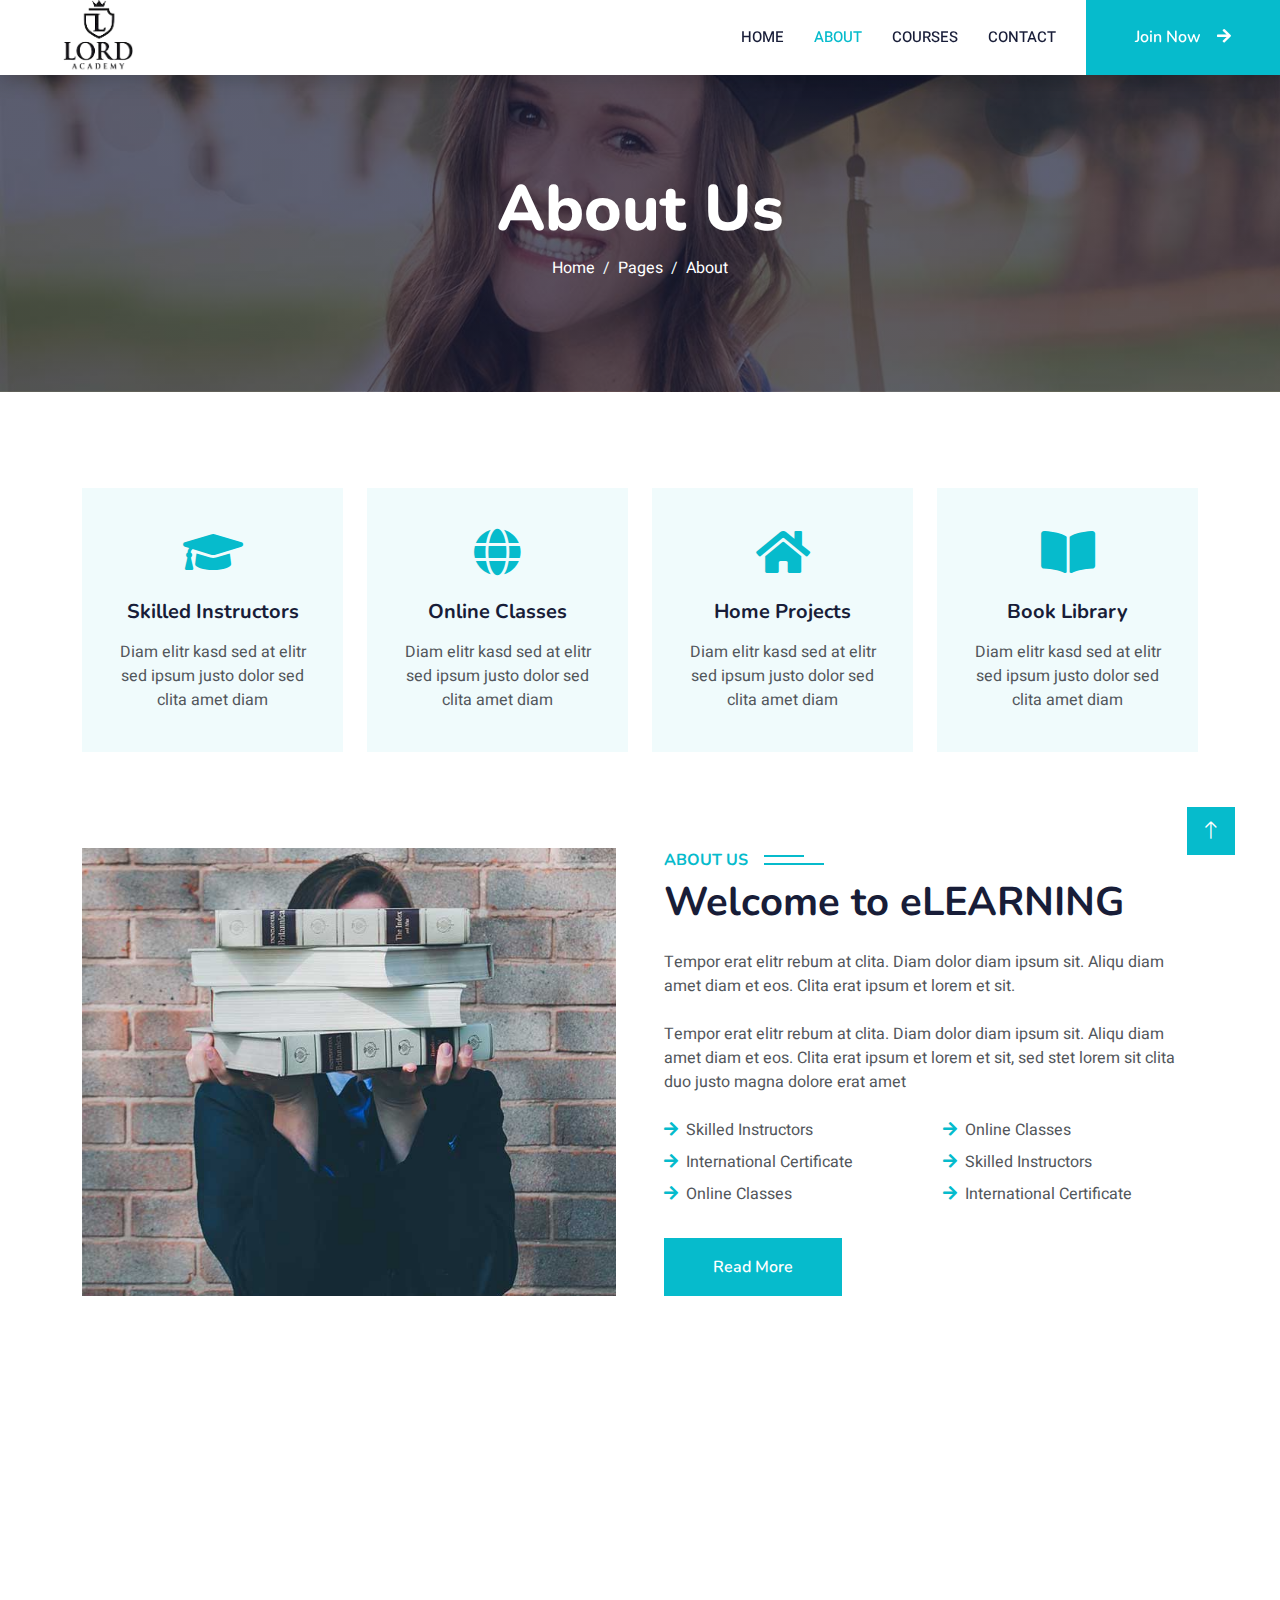
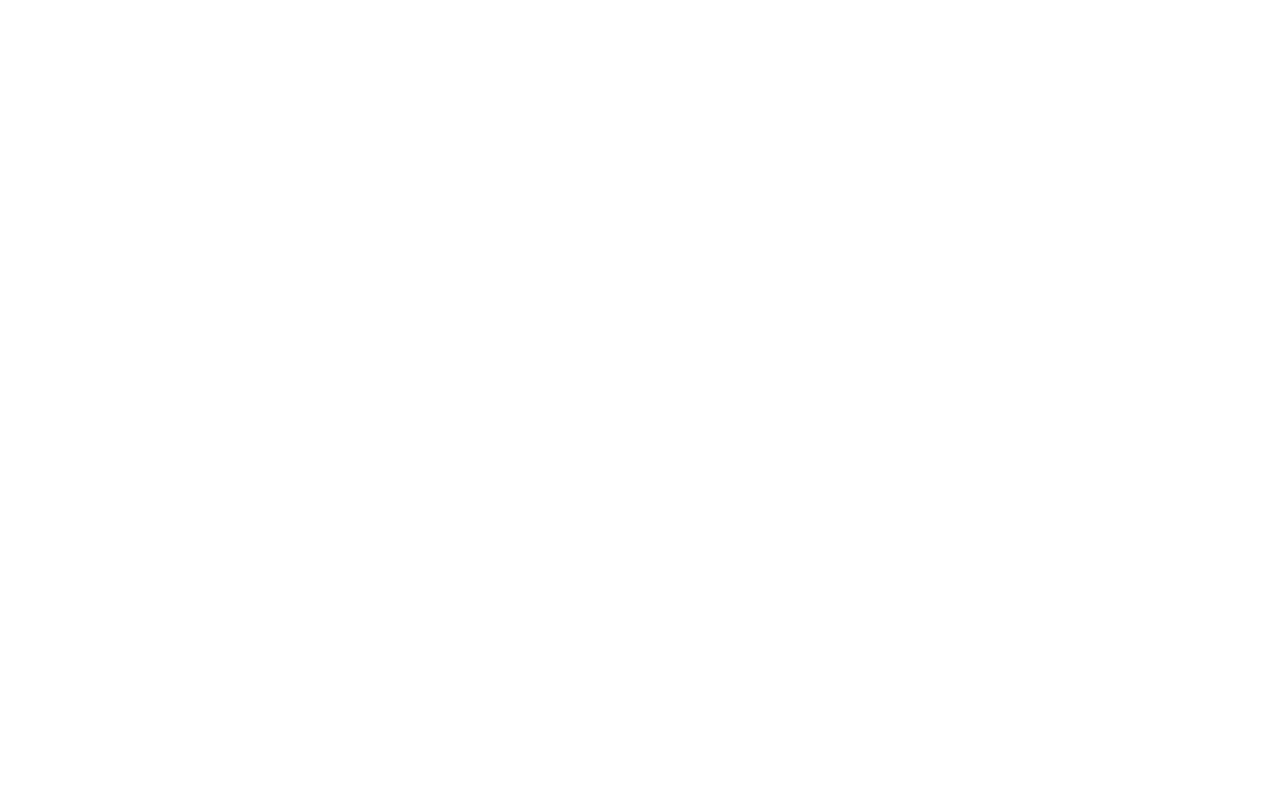
==== about.html @ 6bceb1dc "c" ====
<!DOCTYPE html>
<html lang="en">

<head>
    <meta charset="utf-8">
    <title>Lord academy</title>
    <meta content="width=device-width, initial-scale=1.0" name="viewport">
    <meta content="" name="keywords">
    <meta content="" name="description">

    <!-- Favicon -->
    <link href="img/favicon.ico" rel="icon">

    <!-- Google Web Fonts -->
    <link rel="preconnect" href="https://fonts.googleapis.com">
    <link rel="preconnect" href="https://fonts.gstatic.com" crossorigin>
    <link href="https://fonts.googleapis.com/css2?family=Heebo:wght@400;500;600&family=Nunito:wght@600;700;800&display=swap" rel="stylesheet">

    <!-- Icon Font Stylesheet -->
    <link href="https://cdnjs.cloudflare.com/ajax/libs/font-awesome/5.10.0/css/all.min.css" rel="stylesheet">
    <link href="https://cdn.jsdelivr.net/npm/bootstrap-icons@1.4.1/font/bootstrap-icons.css" rel="stylesheet">

    <!-- Libraries Stylesheet -->
    <link href="lib/animate/animate.min.css" rel="stylesheet">
    <link href="lib/owlcarousel/assets/owl.carousel.min.css" rel="stylesheet">

    <!-- Customized Bootstrap Stylesheet -->
    <link href="css/bootstrap.min.css" rel="stylesheet">

    <!-- Template Stylesheet -->
    <link href="css/style.css" rel="stylesheet">
</head>

<body>
    <!-- Spinner Start -->
    <div id="spinner" class="show bg-white position-fixed translate-middle w-100 vh-100 top-50 start-50 d-flex align-items-center justify-content-center">
        <div class="spinner-border text-primary" style="width: 3rem; height: 3rem;" role="status">
            <span class="sr-only">Loading...</span>
        </div>
    </div>
    <!-- Spinner End -->


    <!-- Navbar Start -->
    <nav class="navbar navbar-expand-lg bg-white navbar-light shadow sticky-top p-0">
        <a href="index.html" class="navbar-brand d-flex align-items-center px-4 px-lg-5">
            <img src="img/logo.png" alt="" class="logo">
        </a>
        <button type="button" class="navbar-toggler me-4" data-bs-toggle="collapse" data-bs-target="#navbarCollapse">
            <span class="navbar-toggler-icon"></span>
        </button>
        <div class="collapse navbar-collapse" id="navbarCollapse">
            <div class="navbar-nav ms-auto p-4 p-lg-0">
                <a href="index.html" class="nav-item nav-link">Home</a>
                <a href="about.html" class="nav-item nav-link active">About</a>
                <a href="courses.html" class="nav-item nav-link">Courses</a>
                <div class="nav-item dropdown">
                   
                    <div class="dropdown-menu fade-down m-0">
                        <a href="team.html" class="dropdown-item">Our Team</a>
                        <a href="testimonial.html" class="dropdown-item">Testimonial</a>
                        <a href="404.html" class="dropdown-item">404 Page</a>
                    </div>
                </div>
                <a href="contact.html" class="nav-item nav-link">Contact</a>
            </div>
            <a href="" class="btn btn-primary py-4 px-lg-5 d-none d-lg-block">Join Now<i class="fa fa-arrow-right ms-3"></i></a>
        </div>
    </nav>
    <!-- Navbar End -->


    <!-- Header Start -->
    <div class="container-fluid bg-primary py-5 mb-5 page-header">
        <div class="container py-5">
            <div class="row justify-content-center">
                <div class="col-lg-10 text-center">
                    <h1 class="display-3 text-white animated slideInDown">About Us</h1>
                    <nav aria-label="breadcrumb">
                        <ol class="breadcrumb justify-content-center">
                            <li class="breadcrumb-item"><a class="text-white" href="#">Home</a></li>
                            <li class="breadcrumb-item"><a class="text-white" href="#">Pages</a></li>
                            <li class="breadcrumb-item text-white active" aria-current="page">About</li>
                        </ol>
                    </nav>
                </div>
            </div>
        </div>
    </div>
    <!-- Header End -->


    <!-- Service Start -->
    <div class="container-xxl py-5">
        <div class="container">
            <div class="row g-4">
                <div class="col-lg-3 col-sm-6 wow fadeInUp" data-wow-delay="0.1s">
                    <div class="service-item text-center pt-3">
                        <div class="p-4">
                            <i class="fa fa-3x fa-graduation-cap text-primary mb-4"></i>
                            <h5 class="mb-3">Skilled Instructors</h5>
                            <p>Diam elitr kasd sed at elitr sed ipsum justo dolor sed clita amet diam</p>
                        </div>
                    </div>
                </div>
                <div class="col-lg-3 col-sm-6 wow fadeInUp" data-wow-delay="0.3s">
                    <div class="service-item text-center pt-3">
                        <div class="p-4">
                            <i class="fa fa-3x fa-globe text-primary mb-4"></i>
                            <h5 class="mb-3">Online Classes</h5>
                            <p>Diam elitr kasd sed at elitr sed ipsum justo dolor sed clita amet diam</p>
                        </div>
                    </div>
                </div>
                <div class="col-lg-3 col-sm-6 wow fadeInUp" data-wow-delay="0.5s">
                    <div class="service-item text-center pt-3">
                        <div class="p-4">
                            <i class="fa fa-3x fa-home text-primary mb-4"></i>
                            <h5 class="mb-3">Home Projects</h5>
                            <p>Diam elitr kasd sed at elitr sed ipsum justo dolor sed clita amet diam</p>
                        </div>
                    </div>
                </div>
                <div class="col-lg-3 col-sm-6 wow fadeInUp" data-wow-delay="0.7s">
                    <div class="service-item text-center pt-3">
                        <div class="p-4">
                            <i class="fa fa-3x fa-book-open text-primary mb-4"></i>
                            <h5 class="mb-3">Book Library</h5>
                            <p>Diam elitr kasd sed at elitr sed ipsum justo dolor sed clita amet diam</p>
                        </div>
                    </div>
                </div>
            </div>
        </div>
    </div>
    <!-- Service End -->


    <!-- About Start -->
    <div class="container-xxl py-5">
        <div class="container">
            <div class="row g-5">
                <div class="col-lg-6 wow fadeInUp" data-wow-delay="0.1s" style="min-height: 400px;">
                    <div class="position-relative h-100">
                        <img class="img-fluid position-absolute w-100 h-100" src="img/about.jpg" alt="" style="object-fit: cover;">
                    </div>
                </div>
                <div class="col-lg-6 wow fadeInUp" data-wow-delay="0.3s">
                    <h6 class="section-title bg-white text-start text-primary pe-3">About Us</h6>
                    <h1 class="mb-4">Welcome to eLEARNING</h1>
                    <p class="mb-4">Tempor erat elitr rebum at clita. Diam dolor diam ipsum sit. Aliqu diam amet diam et eos. Clita erat ipsum et lorem et sit.</p>
                    <p class="mb-4">Tempor erat elitr rebum at clita. Diam dolor diam ipsum sit. Aliqu diam amet diam et eos. Clita erat ipsum et lorem et sit, sed stet lorem sit clita duo justo magna dolore erat amet</p>
                    <div class="row gy-2 gx-4 mb-4">
                        <div class="col-sm-6">
                            <p class="mb-0"><i class="fa fa-arrow-right text-primary me-2"></i>Skilled Instructors</p>
                        </div>
                        <div class="col-sm-6">
                            <p class="mb-0"><i class="fa fa-arrow-right text-primary me-2"></i>Online Classes</p>
                        </div>
                        <div class="col-sm-6">
                            <p class="mb-0"><i class="fa fa-arrow-right text-primary me-2"></i>International Certificate</p>
                        </div>
                        <div class="col-sm-6">
                            <p class="mb-0"><i class="fa fa-arrow-right text-primary me-2"></i>Skilled Instructors</p>
                        </div>
                        <div class="col-sm-6">
                            <p class="mb-0"><i class="fa fa-arrow-right text-primary me-2"></i>Online Classes</p>
                        </div>
                        <div class="col-sm-6">
                            <p class="mb-0"><i class="fa fa-arrow-right text-primary me-2"></i>International Certificate</p>
                        </div>
                    </div>
                    <a class="btn btn-primary py-3 px-5 mt-2" href="">Read More</a>
                </div>
            </div>
        </div>
    </div>
    <!-- About End -->


    <!-- Team Start -->
    <div class="container-xxl py-5">
        <div class="container">
            <div class="text-center wow fadeInUp" data-wow-delay="0.1s">
                <h6 class="section-title bg-white text-center text-primary px-3">Instructors</h6>
                <h1 class="mb-5">Expert Instructors</h1>
            </div>
            <div class="row g-4">
                <div class="col-lg-3 col-md-6 wow fadeInUp" data-wow-delay="0.1s">
                    <div class="team-item bg-light">
                        <div class="overflow-hidden">
                            <img class="img-fluid" src="img/team-1.jpg" alt="">
                        </div>
                        <div class="position-relative d-flex justify-content-center" style="margin-top: -23px;">
                            <div class="bg-light d-flex justify-content-center pt-2 px-1">
                                <a class="btn btn-sm-square btn-primary mx-1" href=""><i class="fab fa-facebook-f"></i></a>
                                <a class="btn btn-sm-square btn-primary mx-1" href=""><i class="fab fa-twitter"></i></a>
                                <a class="btn btn-sm-square btn-primary mx-1" href=""><i class="fab fa-instagram"></i></a>
                            </div>
                        </div>
                        <div class="text-center p-4">
                            <h5 class="mb-0">Instructor Name</h5>
                            <small>Designation</small>
                        </div>
                    </div>
                </div>
                <div class="col-lg-3 col-md-6 wow fadeInUp" data-wow-delay="0.3s">
                    <div class="team-item bg-light">
                        <div class="overflow-hidden">
                            <img class="img-fluid" src="img/team-2.jpg" alt="">
                        </div>
                        <div class="position-relative d-flex justify-content-center" style="margin-top: -23px;">
                            <div class="bg-light d-flex justify-content-center pt-2 px-1">
                                <a class="btn btn-sm-square btn-primary mx-1" href=""><i class="fab fa-facebook-f"></i></a>
                                <a class="btn btn-sm-square btn-primary mx-1" href=""><i class="fab fa-twitter"></i></a>
                                <a class="btn btn-sm-square btn-primary mx-1" href=""><i class="fab fa-instagram"></i></a>
                            </div>
                        </div>
                        <div class="text-center p-4">
                            <h5 class="mb-0">Instructor Name</h5>
                            <small>Designation</small>
                        </div>
                    </div>
                </div>
                <div class="col-lg-3 col-md-6 wow fadeInUp" data-wow-delay="0.5s">
                    <div class="team-item bg-light">
                        <div class="overflow-hidden">
                            <img class="img-fluid" src="img/team-3.jpg" alt="">
                        </div>
                        <div class="position-relative d-flex justify-content-center" style="margin-top: -23px;">
                            <div class="bg-light d-flex justify-content-center pt-2 px-1">
                                <a class="btn btn-sm-square btn-primary mx-1" href=""><i class="fab fa-facebook-f"></i></a>
                                <a class="btn btn-sm-square btn-primary mx-1" href=""><i class="fab fa-twitter"></i></a>
                                <a class="btn btn-sm-square btn-primary mx-1" href=""><i class="fab fa-instagram"></i></a>
                            </div>
                        </div>
                        <div class="text-center p-4">
                            <h5 class="mb-0">Instructor Name</h5>
                            <small>Designation</small>
                        </div>
                    </div>
                </div>
                <div class="col-lg-3 col-md-6 wow fadeInUp" data-wow-delay="0.7s">
                    <div class="team-item bg-light">
                        <div class="overflow-hidden">
                            <img class="img-fluid" src="img/team-4.jpg" alt="">
                        </div>
                        <div class="position-relative d-flex justify-content-center" style="margin-top: -23px;">
                            <div class="bg-light d-flex justify-content-center pt-2 px-1">
                                <a class="btn btn-sm-square btn-primary mx-1" href=""><i class="fab fa-facebook-f"></i></a>
                                <a class="btn btn-sm-square btn-primary mx-1" href=""><i class="fab fa-twitter"></i></a>
                                <a class="btn btn-sm-square btn-primary mx-1" href=""><i class="fab fa-instagram"></i></a>
                            </div>
                        </div>
                        <div class="text-center p-4">
                            <h5 class="mb-0">Instructor Name</h5>
                            <small>Designation</small>
                        </div>
                    </div>
                </div>
            </div>
        </div>
    </div>
    <!-- Team End -->
        

    <!-- Footer Start -->
    <div class="container-fluid bg-dark text-light footer pt-5 mt-5 wow fadeIn" data-wow-delay="0.1s">
        <div class="container py-5">
            <div class="row g-5">
                <div class="col-lg-3 col-md-6">
                    <h4 class="text-white mb-3">Quick Link</h4>
                    <a class="btn btn-link" href="">About Us</a>
                    <a class="btn btn-link" href="">Contact Us</a>
                    <a class="btn btn-link" href="">Privacy Policy</a>
                    <a class="btn btn-link" href="">Terms & Condition</a>
                    <a class="btn btn-link" href="">FAQs & Help</a>
                </div>
                <div class="col-lg-3 col-md-6">
                    <h4 class="text-white mb-3">Contact</h4>
                    <p class="mb-2"><i class="fa fa-map-marker-alt me-3"></i>123 Street, New York, USA</p>
                    <p class="mb-2"><i class="fa fa-phone-alt me-3"></i>+012 345 67890</p>
                    <p class="mb-2"><i class="fa fa-envelope me-3"></i>info@example.com</p>
                    <div class="d-flex pt-2">
                        <a class="btn btn-outline-light btn-social" href=""><i class="fab fa-twitter"></i></a>
                        <a class="btn btn-outline-light btn-social" href=""><i class="fab fa-facebook-f"></i></a>
                        <a class="btn btn-outline-light btn-social" href=""><i class="fab fa-youtube"></i></a>
                        <a class="btn btn-outline-light btn-social" href=""><i class="fab fa-linkedin-in"></i></a>
                    </div>
                </div>
                <div class="col-lg-3 col-md-6">
                    <h4 class="text-white mb-3">Gallery</h4>
                    <div class="row g-2 pt-2">
                        <div class="col-4">
                            <img class="img-fluid bg-light p-1" src="img/course-1.jpg" alt="">
                        </div>
                        <div class="col-4">
                            <img class="img-fluid bg-light p-1" src="img/course-2.jpg" alt="">
                        </div>
                        <div class="col-4">
                            <img class="img-fluid bg-light p-1" src="img/course-3.jpg" alt="">
                        </div>
                        <div class="col-4">
                            <img class="img-fluid bg-light p-1" src="img/course-2.jpg" alt="">
                        </div>
                        <div class="col-4">
                            <img class="img-fluid bg-light p-1" src="img/course-3.jpg" alt="">
                        </div>
                        <div class="col-4">
                            <img class="img-fluid bg-light p-1" src="img/course-1.jpg" alt="">
                        </div>
                    </div>
                </div>
                <div class="col-lg-3 col-md-6">
                    <h4 class="text-white mb-3">Newsletter</h4>
                    <p>Dolor amet sit justo amet elitr clita ipsum elitr est.</p>
                    <div class="position-relative mx-auto" style="max-width: 400px;">
                        <input class="form-control border-0 w-100 py-3 ps-4 pe-5" type="text" placeholder="Your email">
                        <button type="button" class="btn btn-primary py-2 position-absolute top-0 end-0 mt-2 me-2">SignUp</button>
                    </div>
                </div>
            </div>
        </div>
        <div class="container">
            <div class="copyright">
                <div class="row">
                    <div class="col-md-6 text-center text-md-start mb-3 mb-md-0">
                        &copy; <a class="border-bottom" href="#">Your Site Name</a>, All Right Reserved.

                        <!--/*** This template is free as long as you keep the footer author’s credit link/attribution link/backlink. If you'd like to use the template without the footer author’s credit link/attribution link/backlink, you can purchase the Credit Removal License from "https://htmlcodex.com/credit-removal". Thank you for your support. ***/-->
                        Designed By <a class="border-bottom" href="https://htmlcodex.com">HTML Codex</a>
                    </div>
                    <div class="col-md-6 text-center text-md-end">
                        <div class="footer-menu">
                            <a href="">Home</a>
                            <a href="">Cookies</a>
                            <a href="">Help</a>
                            <a href="">FQAs</a>
                        </div>
                    </div>
                </div>
            </div>
        </div>
    </div>
    <!-- Footer End -->


    <!-- Back to Top -->
    <a href="#" class="btn btn-lg btn-primary btn-lg-square back-to-top"><i class="bi bi-arrow-up"></i></a>


    <!-- JavaScript Libraries -->
    <script src="https://code.jquery.com/jquery-3.4.1.min.js"></script>
    <script src="https://cdn.jsdelivr.net/npm/bootstrap@5.0.0/dist/js/bootstrap.bundle.min.js"></script>
    <script src="lib/wow/wow.min.js"></script>
    <script src="lib/easing/easing.min.js"></script>
    <script src="lib/waypoints/waypoints.min.js"></script>
    <script src="lib/owlcarousel/owl.carousel.min.js"></script>

    <!-- Template Javascript -->
    <script src="js/main.js"></script>
</body>

</html>
---- css/style.css ----
/********** Template CSS **********/
:root {
    --primary: #06BBCC;
    --light: #F0FBFC;
    --dark: #181d38;
}

.fw-medium {
    font-weight: 600 !important;
}

.fw-semi-bold {
    font-weight: 700 !important;
}

.back-to-top {
    position: fixed;
    display: none;
    right: 45px;
    bottom: 45px;
    z-index: 99;
}
.logo{
    height: 100px;
    width: 100px;
}

/*** Spinner ***/
#spinner {
    opacity: 0;
    visibility: hidden;
    transition: opacity .5s ease-out, visibility 0s linear .5s;
    z-index: 99999;
}

#spinner.show {
    transition: opacity .5s ease-out, visibility 0s linear 0s;
    visibility: visible;
    opacity: 1;
}


/*** Button ***/
.btn {
    font-family: 'Nunito', sans-serif;
    font-weight: 600;
    transition: .5s;
}

.btn.btn-primary,
.btn.btn-secondary {
    color: #FFFFFF;
}

.btn-square {
    width: 38px;
    height: 38px;
}

.btn-sm-square {
    width: 32px;
    height: 32px;
}

.btn-lg-square {
    width: 48px;
    height: 48px;
}

.btn-square,
.btn-sm-square,
.btn-lg-square {
    padding: 0;
    display: flex;
    align-items: center;
    justify-content: center;
    font-weight: normal;
    border-radius: 0px;
}


/*** Navbar ***/
.navbar .dropdown-toggle::after {
    border: none;
    content: "\f107";
    font-family: "Font Awesome 5 Free";
    font-weight: 900;
    vertical-align: middle;
    margin-left: 8px;
}

.navbar-light .navbar-nav .nav-link {
    margin-right: 30px;
    padding: 25px 0;
    color: #FFFFFF;
    font-size: 15px;
    text-transform: uppercase;
    outline: none;
}

.navbar-light .navbar-nav .nav-link:hover,
.navbar-light .navbar-nav .nav-link.active {
    color: var(--primary);
}

@media (max-width: 991.98px) {
    .navbar-light .navbar-nav .nav-link  {
        margin-right: 0;
        padding: 10px 0;
    }

    .navbar-light .navbar-nav {
        border-top: 1px solid #EEEEEE;
    }
}

.navbar-light .navbar-brand,
.navbar-light a.btn {
    height: 75px;
}

.navbar-light .navbar-nav .nav-link {
    color: var(--dark);
    font-weight: 500;
}

.navbar-light.sticky-top {
    top: -100px;
    transition: .5s;
}

@media (min-width: 992px) {
    .navbar .nav-item .dropdown-menu {
        display: block;
        margin-top: 0;
        opacity: 0;
        visibility: hidden;
        transition: .5s;
    }

    .navbar .dropdown-menu.fade-down {
        top: 100%;
        transform: rotateX(-75deg);
        transform-origin: 0% 0%;
    }

    .navbar .nav-item:hover .dropdown-menu {
        top: 100%;
        transform: rotateX(0deg);
        visibility: visible;
        transition: .5s;
        opacity: 1;
    }
}


/*** Header carousel ***/
@media (max-width: 768px) {
    .header-carousel .owl-carousel-item {
        position: relative;
        min-height: 500px;
    }
    
    .header-carousel .owl-carousel-item img {
        position: absolute;
        width: 100%;
        height: 100%;
        object-fit: cover;
    }
}

.header-carousel .owl-nav {
    position: absolute;
    top: 50%;
    right: 8%;
    transform: translateY(-50%);
    display: flex;
    flex-direction: column;
}

.header-carousel .owl-nav .owl-prev,
.header-carousel .owl-nav .owl-next {
    margin: 7px 0;
    width: 45px;
    height: 45px;
    display: flex;
    align-items: center;
    justify-content: center;
    color: #FFFFFF;
    background: transparent;
    border: 1px solid #FFFFFF;
    font-size: 22px;
    transition: .5s;
}

.header-carousel .owl-nav .owl-prev:hover,
.header-carousel .owl-nav .owl-next:hover {
    background: var(--primary);
    border-color: var(--primary);
}

.page-header {
    background: linear-gradient(rgba(24, 29, 56, .7), rgba(24, 29, 56, .7)), url(../img/carousel-1.jpg);
    background-position: center center;
    background-repeat: no-repeat;
    background-size: cover;
}

.page-header-inner {
    background: rgba(15, 23, 43, .7);
}

.breadcrumb-item + .breadcrumb-item::before {
    color: var(--light);
}


/*** Section Title ***/
.section-title {
    position: relative;
    display: inline-block;
    text-transform: uppercase;
}

.section-title::before {
    position: absolute;
    content: "";
    width: calc(100% + 80px);
    height: 2px;
    top: 4px;
    left: -40px;
    background: var(--primary);
    z-index: -1;
}

.section-title::after {
    position: absolute;
    content: "";
    width: calc(100% + 120px);
    height: 2px;
    bottom: 5px;
    left: -60px;
    background: var(--primary);
    z-index: -1;
}

.section-title.text-start::before {
    width: calc(100% + 40px);
    left: 0;
}

.section-title.text-start::after {
    width: calc(100% + 60px);
    left: 0;
}


/*** Service ***/
.service-item {
    background: var(--light);
    transition: .5s;
}

.service-item:hover {
    margin-top: -10px;
    background: var(--primary);
}

.service-item * {
    transition: .5s;
}

.service-item:hover * {
    color: var(--light) !important;
}


/*** Categories & Courses ***/
.category img,
.course-item img {
    transition: .5s;
}

.category a:hover img,
.course-item:hover img {
    transform: scale(1.1);
}


/*** Team ***/
.team-item img {
    transition: .5s;
}

.team-item:hover img {
    transform: scale(1.1);
}


/*** Testimonial ***/
.testimonial-carousel::before {
    position: absolute;
    content: "";
    top: 0;
    left: 0;
    height: 100%;
    width: 0;
    background: linear-gradient(to right, rgba(255, 255, 255, 1) 0%, rgba(255, 255, 255, 0) 100%);
    z-index: 1;
}

.testimonial-carousel::after {
    position: absolute;
    content: "";
    top: 0;
    right: 0;
    height: 100%;
    width: 0;
    background: linear-gradient(to left, rgba(255, 255, 255, 1) 0%, rgba(255, 255, 255, 0) 100%);
    z-index: 1;
}

@media (min-width: 768px) {
    .testimonial-carousel::before,
    .testimonial-carousel::after {
        width: 200px;
    }
}

@media (min-width: 992px) {
    .testimonial-carousel::before,
    .testimonial-carousel::after {
        width: 300px;
    }
}

.testimonial-carousel .owl-item .testimonial-text,
.testimonial-carousel .owl-item.center .testimonial-text * {
    transition: .5s;
}

.testimonial-carousel .owl-item.center .testimonial-text {
    background: var(--primary) !important;
}

.testimonial-carousel .owl-item.center .testimonial-text * {
    color: #FFFFFF !important;
}

.testimonial-carousel .owl-dots {
    margin-top: 24px;
    display: flex;
    align-items: flex-end;
    justify-content: center;
}

.testimonial-carousel .owl-dot {
    position: relative;
    display: inline-block;
    margin: 0 5px;
    width: 15px;
    height: 15px;
    border: 1px solid #CCCCCC;
    transition: .5s;
}

.testimonial-carousel .owl-dot.active {
    background: var(--primary);
    border-color: var(--primary);
}


/*** Footer ***/
.footer .btn.btn-social {
    margin-right: 5px;
    width: 35px;
    height: 35px;
    display: flex;
    align-items: center;
    justify-content: center;
    color: var(--light);
    font-weight: normal;
    border: 1px solid #FFFFFF;
    border-radius: 35px;
    transition: .3s;
}

.footer .btn.btn-social:hover {
    color: var(--primary);
}

.footer .btn.btn-link {
    display: block;
    margin-bottom: 5px;
    padding: 0;
    text-align: left;
    color: #FFFFFF;
    font-size: 15px;
    font-weight: normal;
    text-transform: capitalize;
    transition: .3s;
}

.footer .btn.btn-link::before {
    position: relative;
    content: "\f105";
    font-family: "Font Awesome 5 Free";
    font-weight: 900;
    margin-right: 10px;
}

.footer .btn.btn-link:hover {
    letter-spacing: 1px;
    box-shadow: none;
}

.footer .copyright {
    padding: 25px 0;
    font-size: 15px;
    border-top: 1px solid rgba(256, 256, 256, .1);
}

.footer .copyright a {
    color: var(--light);
}

.footer .footer-menu a {
    margin-right: 15px;
    padding-right: 15px;
    border-right: 1px solid rgba(255, 255, 255, .1);
}

.footer .footer-menu a:last-child {
    margin-right: 0;
    padding-right: 0;
    border-right: none;
}
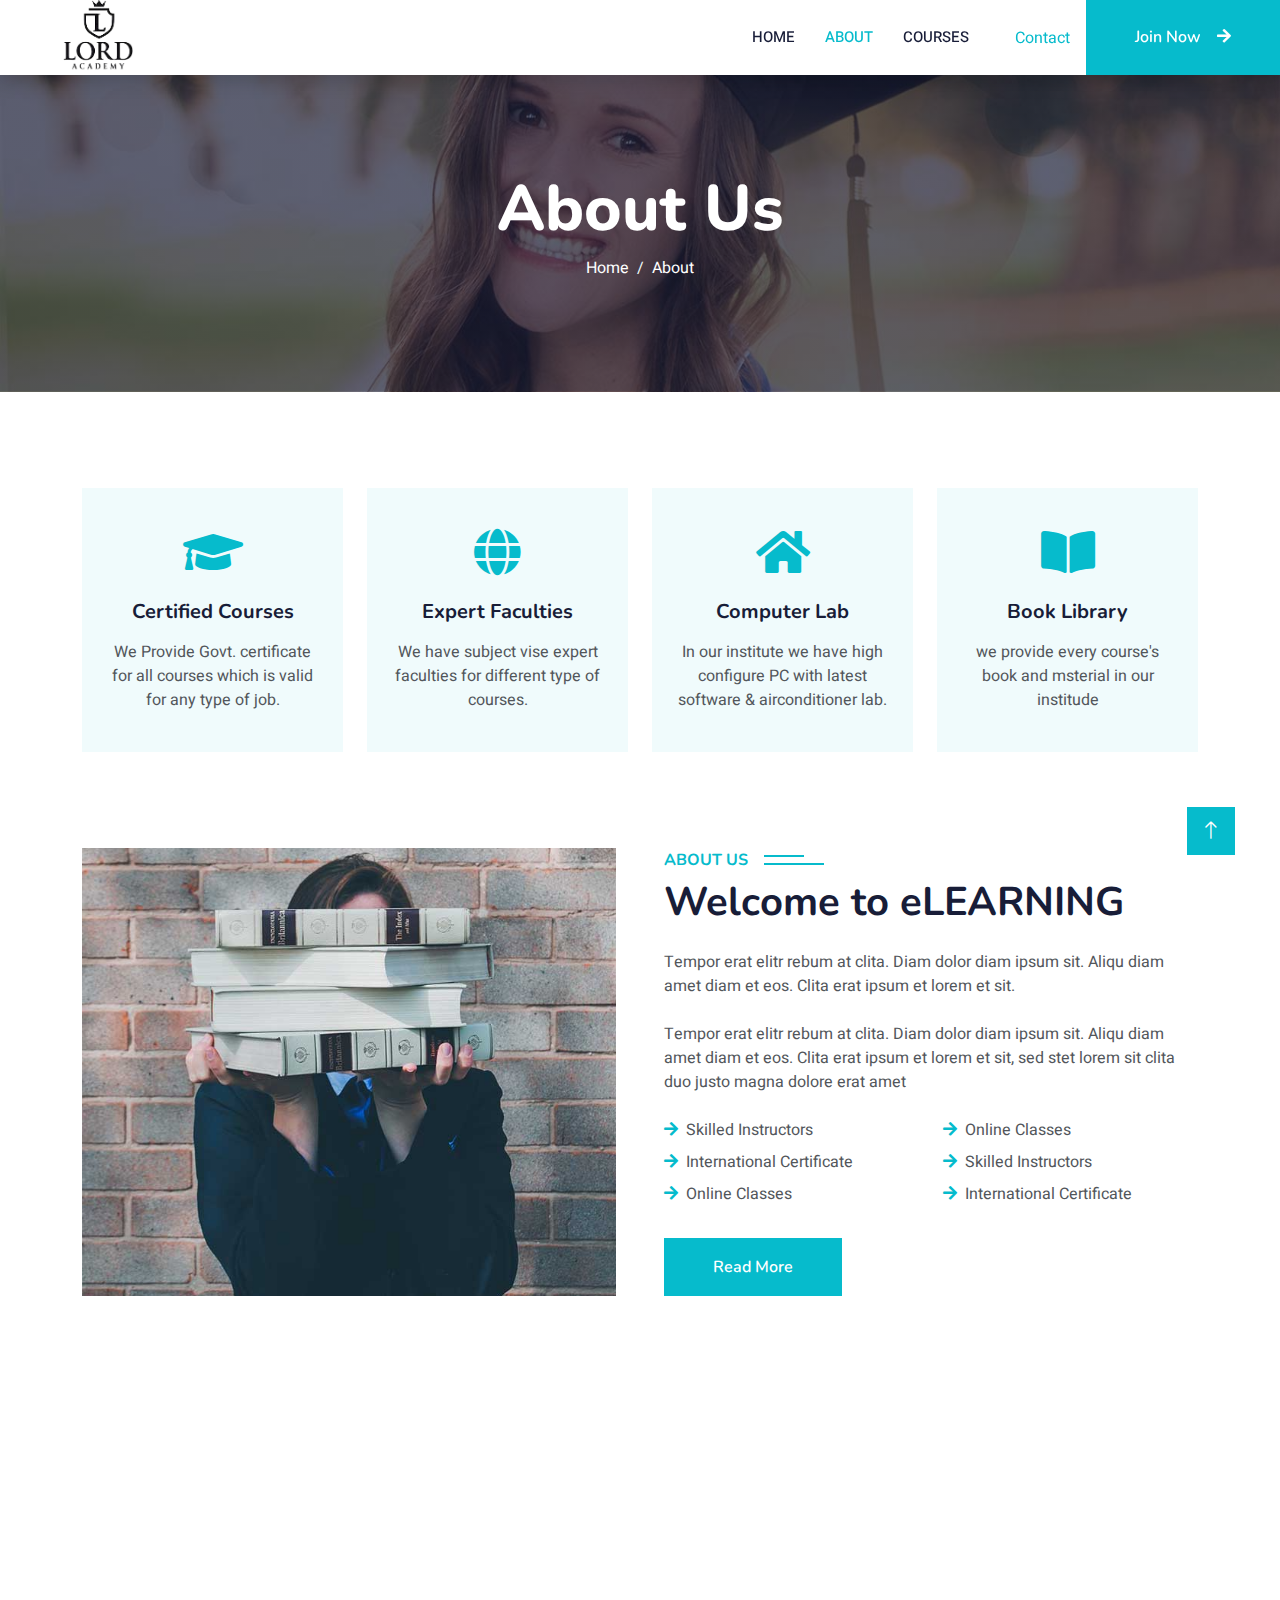
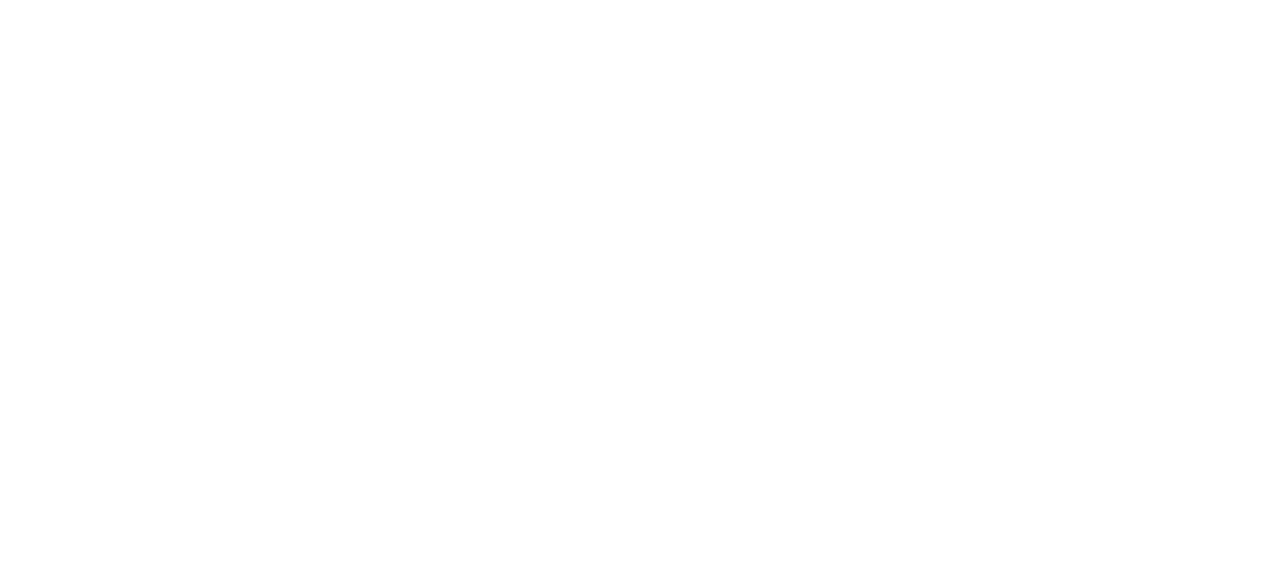
==== commit 5c9bf714: "c" ====
--- a/about.html
+++ b/about.html
@@ -54,12 +54,10 @@
                 <a href="index.html" class="nav-item nav-link">Home</a>
                 <a href="about.html" class="nav-item nav-link active">About</a>
                 <a href="courses.html" class="nav-item nav-link">Courses</a>
-                <div class="nav-item dropdown">
-                   
                     <div class="dropdown-menu fade-down m-0">
                         <a href="team.html" class="dropdown-item">Our Team</a>
                         <a href="testimonial.html" class="dropdown-item">Testimonial</a>
-                        <a href="404.html" class="dropdown-item">404 Page</a>
+                       
                     </div>
                 </div>
                 <a href="contact.html" class="nav-item nav-link">Contact</a>
@@ -79,7 +77,6 @@
                     <nav aria-label="breadcrumb">
                         <ol class="breadcrumb justify-content-center">
                             <li class="breadcrumb-item"><a class="text-white" href="#">Home</a></li>
-                            <li class="breadcrumb-item"><a class="text-white" href="#">Pages</a></li>
                             <li class="breadcrumb-item text-white active" aria-current="page">About</li>
                         </ol>
                     </nav>
@@ -98,8 +95,8 @@
                     <div class="service-item text-center pt-3">
                         <div class="p-4">
                             <i class="fa fa-3x fa-graduation-cap text-primary mb-4"></i>
-                            <h5 class="mb-3">Skilled Instructors</h5>
-                            <p>Diam elitr kasd sed at elitr sed ipsum justo dolor sed clita amet diam</p>
+                            <h5 class="mb-3">Certified Courses</h5>
+                            <p>We Provide Govt. certificate for all courses which is valid for any type of job.</p>
                         </div>
                     </div>
                 </div>
@@ -107,8 +104,8 @@
                     <div class="service-item text-center pt-3">
                         <div class="p-4">
                             <i class="fa fa-3x fa-globe text-primary mb-4"></i>
-                            <h5 class="mb-3">Online Classes</h5>
-                            <p>Diam elitr kasd sed at elitr sed ipsum justo dolor sed clita amet diam</p>
+                            <h5 class="mb-3">Expert Faculties</h5>
+                            <p>We have subject vise expert faculties for different type of courses.</p>
                         </div>
                     </div>
                 </div>
@@ -116,8 +113,8 @@
                     <div class="service-item text-center pt-3">
                         <div class="p-4">
                             <i class="fa fa-3x fa-home text-primary mb-4"></i>
-                            <h5 class="mb-3">Home Projects</h5>
-                            <p>Diam elitr kasd sed at elitr sed ipsum justo dolor sed clita amet diam</p>
+                            <h5 class="mb-3">Computer Lab</h5>
+                            <p>In our institute we have high configure PC with latest software & airconditioner lab.</p>
                         </div>
                     </div>
                 </div>
@@ -126,7 +123,7 @@
                         <div class="p-4">
                             <i class="fa fa-3x fa-book-open text-primary mb-4"></i>
                             <h5 class="mb-3">Book Library</h5>
-                            <p>Diam elitr kasd sed at elitr sed ipsum justo dolor sed clita amet diam</p>
+                            <p>we provide every course's book and msterial in our institude</p>
                         </div>
                     </div>
                 </div>
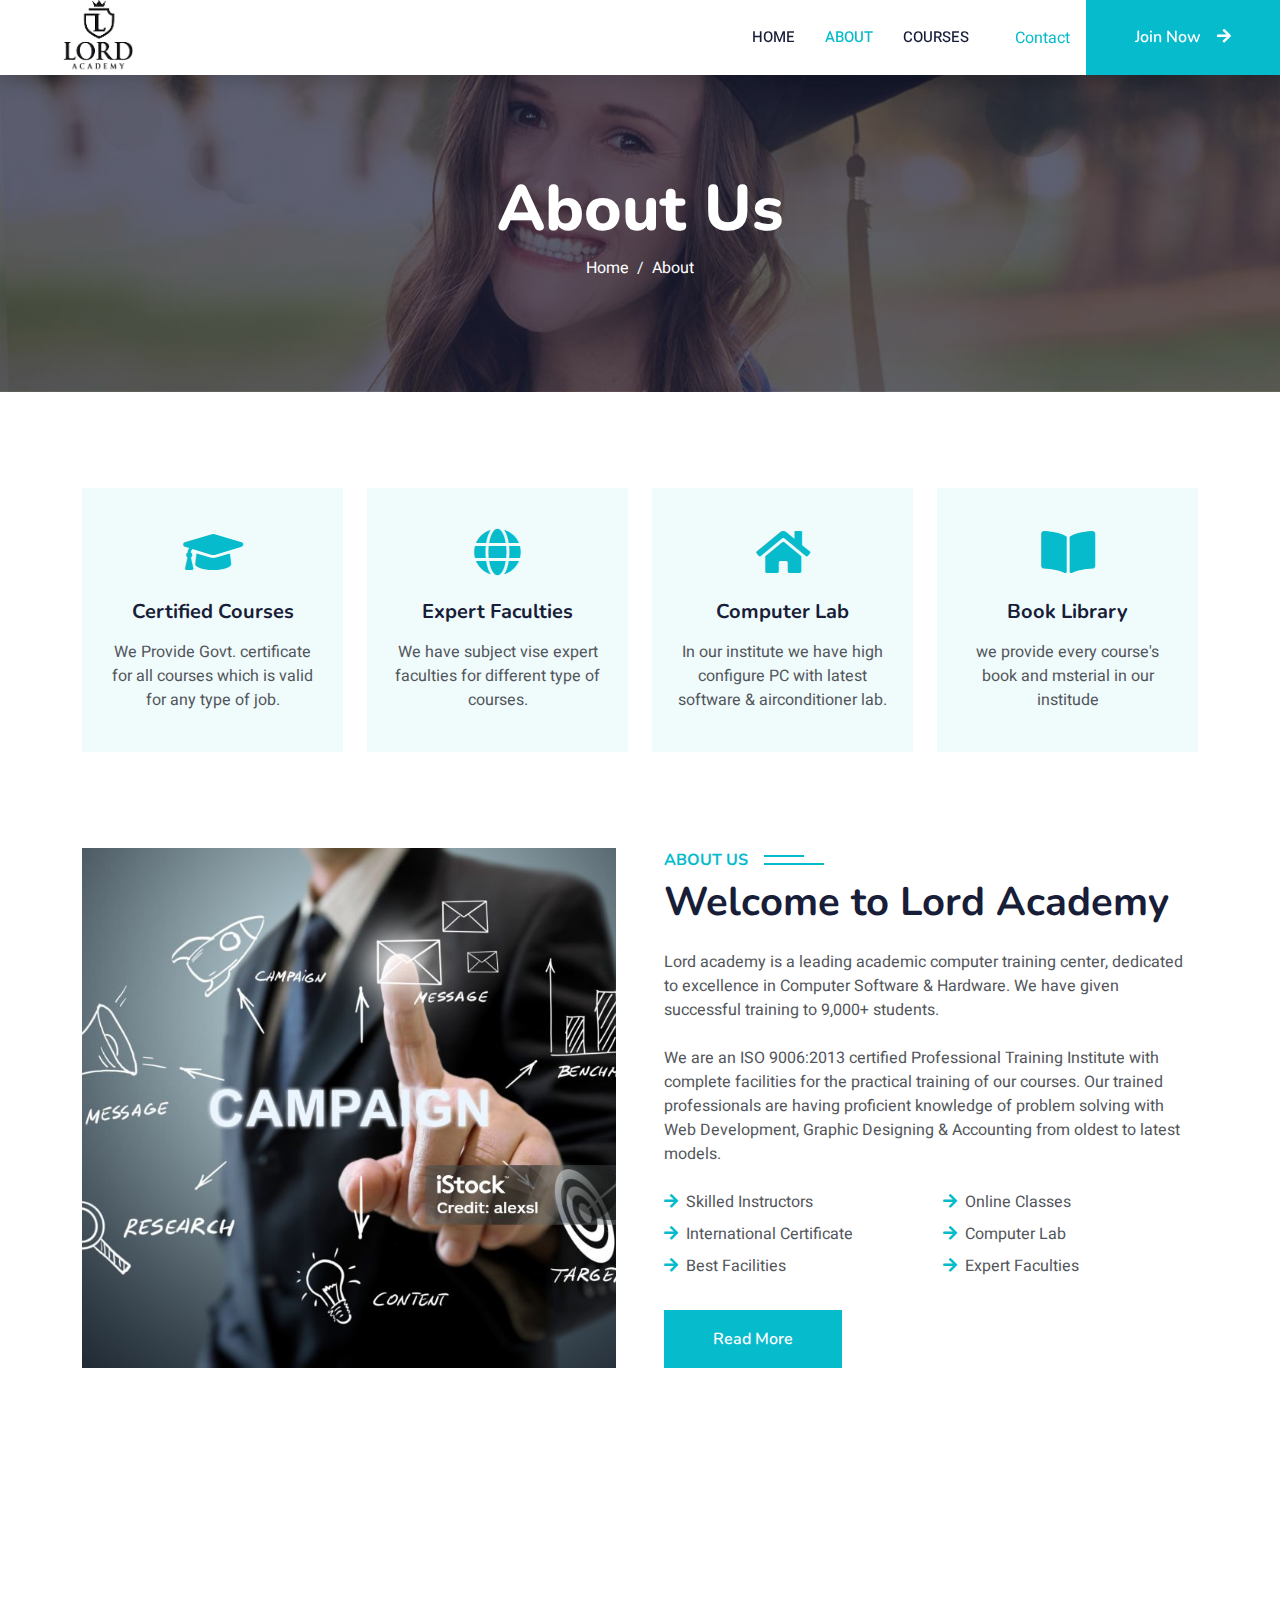
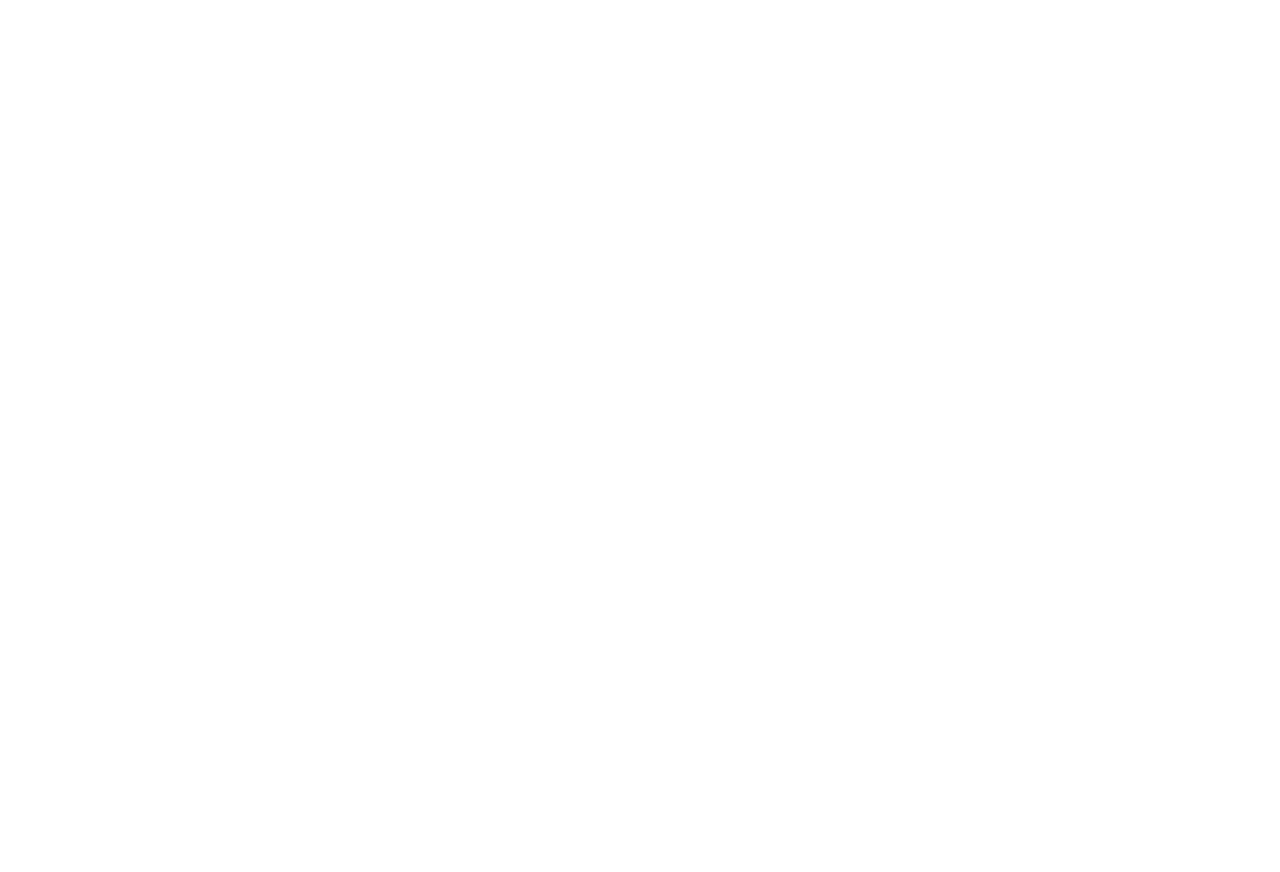
==== commit 95873374: "c" ====
--- a/about.html
+++ b/about.html
@@ -139,14 +139,14 @@
             <div class="row g-5">
                 <div class="col-lg-6 wow fadeInUp" data-wow-delay="0.1s" style="min-height: 400px;">
                     <div class="position-relative h-100">
-                        <img class="img-fluid position-absolute w-100 h-100" src="img/about.jpg" alt="" style="object-fit: cover;">
+                        <img class="img-fluid position-absolute w-100 h-100" src="img/photo7.jpg" alt="" style="object-fit: cover;">
                     </div>
                 </div>
                 <div class="col-lg-6 wow fadeInUp" data-wow-delay="0.3s">
                     <h6 class="section-title bg-white text-start text-primary pe-3">About Us</h6>
-                    <h1 class="mb-4">Welcome to eLEARNING</h1>
-                    <p class="mb-4">Tempor erat elitr rebum at clita. Diam dolor diam ipsum sit. Aliqu diam amet diam et eos. Clita erat ipsum et lorem et sit.</p>
-                    <p class="mb-4">Tempor erat elitr rebum at clita. Diam dolor diam ipsum sit. Aliqu diam amet diam et eos. Clita erat ipsum et lorem et sit, sed stet lorem sit clita duo justo magna dolore erat amet</p>
+                    <h1 class="mb-4">Welcome to Lord Academy</h1>
+                    <p class="mb-4">Lord academy is a leading academic computer training center, dedicated to excellence in Computer Software & Hardware. We have given successful training to 9,000+ students.</p>
+                    <p class="mb-4">We are an ISO 9006:2013 certified Professional Training Institute with complete facilities for the practical training of our courses. Our trained professionals are having proficient knowledge of problem solving with Web Development, Graphic Designing & Accounting from oldest to latest models.</p>
                     <div class="row gy-2 gx-4 mb-4">
                         <div class="col-sm-6">
                             <p class="mb-0"><i class="fa fa-arrow-right text-primary me-2"></i>Skilled Instructors</p>
@@ -158,13 +158,13 @@
                             <p class="mb-0"><i class="fa fa-arrow-right text-primary me-2"></i>International Certificate</p>
                         </div>
                         <div class="col-sm-6">
-                            <p class="mb-0"><i class="fa fa-arrow-right text-primary me-2"></i>Skilled Instructors</p>
-                        </div>
-                        <div class="col-sm-6">
-                            <p class="mb-0"><i class="fa fa-arrow-right text-primary me-2"></i>Online Classes</p>
-                        </div>
-                        <div class="col-sm-6">
-                            <p class="mb-0"><i class="fa fa-arrow-right text-primary me-2"></i>International Certificate</p>
+                            <p class="mb-0"><i class="fa fa-arrow-right text-primary me-2"></i>Computer Lab</p>
+                        </div>
+                        <div class="col-sm-6">
+                            <p class="mb-0"><i class="fa fa-arrow-right text-primary me-2"></i>Best Facilities</p>
+                        </div>
+                        <div class="col-sm-6">
+                            <p class="mb-0"><i class="fa fa-arrow-right text-primary me-2"></i>Expert Faculties</p>
                         </div>
                     </div>
                     <a class="btn btn-primary py-3 px-5 mt-2" href="">Read More</a>
@@ -186,72 +186,68 @@
                 <div class="col-lg-3 col-md-6 wow fadeInUp" data-wow-delay="0.1s">
                     <div class="team-item bg-light">
                         <div class="overflow-hidden">
-                            <img class="img-fluid" src="img/team-1.jpg" alt="">
+                            <img class="img-fluid" src="img/pro3.jpg" alt="">
                         </div>
                         <div class="position-relative d-flex justify-content-center" style="margin-top: -23px;">
                             <div class="bg-light d-flex justify-content-center pt-2 px-1">
-                                <a class="btn btn-sm-square btn-primary mx-1" href=""><i class="fab fa-facebook-f"></i></a>
-                                <a class="btn btn-sm-square btn-primary mx-1" href=""><i class="fab fa-twitter"></i></a>
-                                <a class="btn btn-sm-square btn-primary mx-1" href=""><i class="fab fa-instagram"></i></a>
+                                <a class="btn btn-sm-square btn-primary mx-1" href="https://www.facebook.com/login.php"><i class="fab fa-facebook-f"></i></a>
+                                <a class="btn btn-sm-square btn-primary mx-1" href="https://x.com/?lang=en-in"><i class="fab fa-twitter"></i></a>
+                                <a class="btn btn-sm-square btn-primary mx-1" href="https://www.instagram.com/accounts/login/"><i class="fab fa-instagram"></i></a>
                             </div>
                         </div>
                         <div class="text-center p-4">
-                            <h5 class="mb-0">Instructor Name</h5>
-                            <small>Designation</small>
+                            <h5 class="mb-0">Desai Rahul</h5>
                         </div>
                     </div>
                 </div>
                 <div class="col-lg-3 col-md-6 wow fadeInUp" data-wow-delay="0.3s">
                     <div class="team-item bg-light">
                         <div class="overflow-hidden">
-                            <img class="img-fluid" src="img/team-2.jpg" alt="">
+                            <img class="img-fluid" src="img/pro2.jpg" alt="">
                         </div>
                         <div class="position-relative d-flex justify-content-center" style="margin-top: -23px;">
                             <div class="bg-light d-flex justify-content-center pt-2 px-1">
-                                <a class="btn btn-sm-square btn-primary mx-1" href=""><i class="fab fa-facebook-f"></i></a>
-                                <a class="btn btn-sm-square btn-primary mx-1" href=""><i class="fab fa-twitter"></i></a>
-                                <a class="btn btn-sm-square btn-primary mx-1" href=""><i class="fab fa-instagram"></i></a>
+                                <a class="btn btn-sm-square btn-primary mx-1" href="https://www.facebook.com/login.php"><i class="fab fa-facebook-f"></i></a>
+                                <a class="btn btn-sm-square btn-primary mx-1" href="https://x.com/?lang=en-in"><i class="fab fa-twitter"></i></a>
+                                <a class="btn btn-sm-square btn-primary mx-1" href="https://www.instagram.com/accounts/login/"><i class="fab fa-instagram"></i></a>
                             </div>
                         </div>
                         <div class="text-center p-4">
-                            <h5 class="mb-0">Instructor Name</h5>
-                            <small>Designation</small>
+                            <h5 class="mb-0">Vyas Atul</h5>
                         </div>
                     </div>
                 </div>
                 <div class="col-lg-3 col-md-6 wow fadeInUp" data-wow-delay="0.5s">
                     <div class="team-item bg-light">
                         <div class="overflow-hidden">
-                            <img class="img-fluid" src="img/team-3.jpg" alt="">
+                            <img class="img-fluid" src="img/pro1.jpg" alt="">
                         </div>
                         <div class="position-relative d-flex justify-content-center" style="margin-top: -23px;">
                             <div class="bg-light d-flex justify-content-center pt-2 px-1">
-                                <a class="btn btn-sm-square btn-primary mx-1" href=""><i class="fab fa-facebook-f"></i></a>
-                                <a class="btn btn-sm-square btn-primary mx-1" href=""><i class="fab fa-twitter"></i></a>
-                                <a class="btn btn-sm-square btn-primary mx-1" href=""><i class="fab fa-instagram"></i></a>
+                                <a class="btn btn-sm-square btn-primary mx-1" href="https://www.facebook.com/login.php"><i class="fab fa-facebook-f"></i></a>
+                                <a class="btn btn-sm-square btn-primary mx-1" href="https://x.com/?lang=en-in"><i class="fab fa-twitter"></i></a>
+                                <a class="btn btn-sm-square btn-primary mx-1" href="https://www.instagram.com/accounts/login/"><i class="fab fa-instagram"></i></a>
                             </div>
                         </div>
                         <div class="text-center p-4">
-                            <h5 class="mb-0">Instructor Name</h5>
-                            <small>Designation</small>
+                            <h5 class="mb-0">Parin Rathod</h5>
                         </div>
                     </div>
                 </div>
                 <div class="col-lg-3 col-md-6 wow fadeInUp" data-wow-delay="0.7s">
                     <div class="team-item bg-light">
                         <div class="overflow-hidden">
-                            <img class="img-fluid" src="img/team-4.jpg" alt="">
+                            <img class="img-fluid" src="img/pro4.jpg" alt="">
                         </div>
                         <div class="position-relative d-flex justify-content-center" style="margin-top: -23px;">
                             <div class="bg-light d-flex justify-content-center pt-2 px-1">
-                                <a class="btn btn-sm-square btn-primary mx-1" href=""><i class="fab fa-facebook-f"></i></a>
-                                <a class="btn btn-sm-square btn-primary mx-1" href=""><i class="fab fa-twitter"></i></a>
-                                <a class="btn btn-sm-square btn-primary mx-1" href=""><i class="fab fa-instagram"></i></a>
+                                <a class="btn btn-sm-square btn-primary mx-1" href="https://www.facebook.com/login.php"><i class="fab fa-facebook-f"></i></a>
+                                <a class="btn btn-sm-square btn-primary mx-1" href="https://x.com/?lang=en-in"><i class="fab fa-twitter"></i></a>
+                                <a class="btn btn-sm-square btn-primary mx-1" href="https://www.instagram.com/accounts/login/"><i class="fab fa-instagram"></i></a>
                             </div>
                         </div>
                         <div class="text-center p-4">
-                            <h5 class="mb-0">Instructor Name</h5>
-                            <small>Designation</small>
+                            <h5 class="mb-0">Singh Raj</h5>
                         </div>
                     </div>
                 </div>
@@ -261,11 +257,11 @@
     <!-- Team End -->
         
 
-    <!-- Footer Start -->
-    <div class="container-fluid bg-dark text-light footer pt-5 mt-5 wow fadeIn" data-wow-delay="0.1s">
+      <!-- Footer Start -->
+      <div class="container-fluid bg-dark text-light footer pt-5 mt-5 wow fadeIn" data-wow-delay="0.1s">
         <div class="container py-5">
             <div class="row g-5">
-                <div class="col-lg-3 col-md-6">
+                <div class="col-lg-4 col-md-4">
                     <h4 class="text-white mb-3">Quick Link</h4>
                     <a class="btn btn-link" href="">About Us</a>
                     <a class="btn btn-link" href="">Contact Us</a>
@@ -273,72 +269,31 @@
                     <a class="btn btn-link" href="">Terms & Condition</a>
                     <a class="btn btn-link" href="">FAQs & Help</a>
                 </div>
-                <div class="col-lg-3 col-md-6">
+                <div class="col-lg-4 col-md-4">
                     <h4 class="text-white mb-3">Contact</h4>
-                    <p class="mb-2"><i class="fa fa-map-marker-alt me-3"></i>123 Street, New York, USA</p>
-                    <p class="mb-2"><i class="fa fa-phone-alt me-3"></i>+012 345 67890</p>
-                    <p class="mb-2"><i class="fa fa-envelope me-3"></i>info@example.com</p>
+                    <p class="mb-2"><i class="fa fa-map-marker-alt me-3"></i>150 feet, Ring Road, RAJKOT</p>
+                    <p class="mb-2"><i class="fa fa-phone-alt me-3"></i>+91 9824671663</p>
+                    <p class="mb-2"><i class="fa fa-envelope me-3"></i>lordacademy@gmail.com</p>
                     <div class="d-flex pt-2">
-                        <a class="btn btn-outline-light btn-social" href=""><i class="fab fa-twitter"></i></a>
-                        <a class="btn btn-outline-light btn-social" href=""><i class="fab fa-facebook-f"></i></a>
-                        <a class="btn btn-outline-light btn-social" href=""><i class="fab fa-youtube"></i></a>
-                        <a class="btn btn-outline-light btn-social" href=""><i class="fab fa-linkedin-in"></i></a>
-                    </div>
-                </div>
-                <div class="col-lg-3 col-md-6">
-                    <h4 class="text-white mb-3">Gallery</h4>
-                    <div class="row g-2 pt-2">
-                        <div class="col-4">
-                            <img class="img-fluid bg-light p-1" src="img/course-1.jpg" alt="">
-                        </div>
-                        <div class="col-4">
-                            <img class="img-fluid bg-light p-1" src="img/course-2.jpg" alt="">
-                        </div>
-                        <div class="col-4">
-                            <img class="img-fluid bg-light p-1" src="img/course-3.jpg" alt="">
-                        </div>
-                        <div class="col-4">
-                            <img class="img-fluid bg-light p-1" src="img/course-2.jpg" alt="">
-                        </div>
-                        <div class="col-4">
-                            <img class="img-fluid bg-light p-1" src="img/course-3.jpg" alt="">
-                        </div>
-                        <div class="col-4">
-                            <img class="img-fluid bg-light p-1" src="img/course-1.jpg" alt="">
-                        </div>
-                    </div>
-                </div>
-                <div class="col-lg-3 col-md-6">
-                    <h4 class="text-white mb-3">Newsletter</h4>
-                    <p>Dolor amet sit justo amet elitr clita ipsum elitr est.</p>
-                    <div class="position-relative mx-auto" style="max-width: 400px;">
-                        <input class="form-control border-0 w-100 py-3 ps-4 pe-5" type="text" placeholder="Your email">
-                        <button type="button" class="btn btn-primary py-2 position-absolute top-0 end-0 mt-2 me-2">SignUp</button>
-                    </div>
-                </div>
-            </div>
-        </div>
+                        <a class="btn btn-outline-light btn-social" href="https://x.com/?lang=en-in"><i class="fab fa-twitter"></i></a>
+                        <a class="btn btn-outline-light btn-social" href="https://www.facebook.com/login.php"><i class="fab fa-facebook-f"></i></a>
+                        <a class="btn btn-outline-light btn-social" href="https://www.youtube.com/"><i class="fab fa-youtube"></i></a>
+                        <a class="btn btn-outline-light btn-social" href="https://www.linkedin.com/login/"><i class="fab fa-linkedin-in"></i></a>
+                    </div>
+                </div>
+                <div class="col-lg-4">
+                    <iframe src="https://www.google.com/maps/embed?pb=!1m18!1m12!1m3!1d3692.058929897566!2d70.7756919734791!3d22.275757443788017!2m3!1f0!2f0!3f0!3m2!1i1024!2i768!4f13.1!3m3!1m2!1s0x3959ca2393e9eecf%3A0x214123375fef5198!2s150%20Feet%20Ring%20Rd%2C%20Gujarat!5e0!3m2!1sen!2sin!4v1722941844461!5m2!1sen!2sin" width="250" height="250" style="border:0;" allowfullscreen="" loading="lazy" referrerpolicy="no-referrer-when-downgrade"></iframe>
+                </div>
         <div class="container">
             <div class="copyright">
                 <div class="row">
                     <div class="col-md-6 text-center text-md-start mb-3 mb-md-0">
-                        &copy; <a class="border-bottom" href="#">Your Site Name</a>, All Right Reserved.
+                        &copy; <a class="border-bottom" href="https://lord-academy.vercel.app">Lord-Academy</a>, All Right Reserved.
 
                         <!--/*** This template is free as long as you keep the footer author’s credit link/attribution link/backlink. If you'd like to use the template without the footer author’s credit link/attribution link/backlink, you can purchase the Credit Removal License from "https://htmlcodex.com/credit-removal". Thank you for your support. ***/-->
-                        Designed By <a class="border-bottom" href="https://htmlcodex.com">HTML Codex</a>
-                    </div>
-                    <div class="col-md-6 text-center text-md-end">
-                        <div class="footer-menu">
-                            <a href="">Home</a>
-                            <a href="">Cookies</a>
-                            <a href="">Help</a>
-                            <a href="">FQAs</a>
-                        </div>
-                    </div>
-                </div>
-            </div>
-        </div>
-    </div>
+                        Designed By <a class="border-bottom" href="">Naushin Kureshi</a>
+                    </div>
+                    
     <!-- Footer End -->
 
 
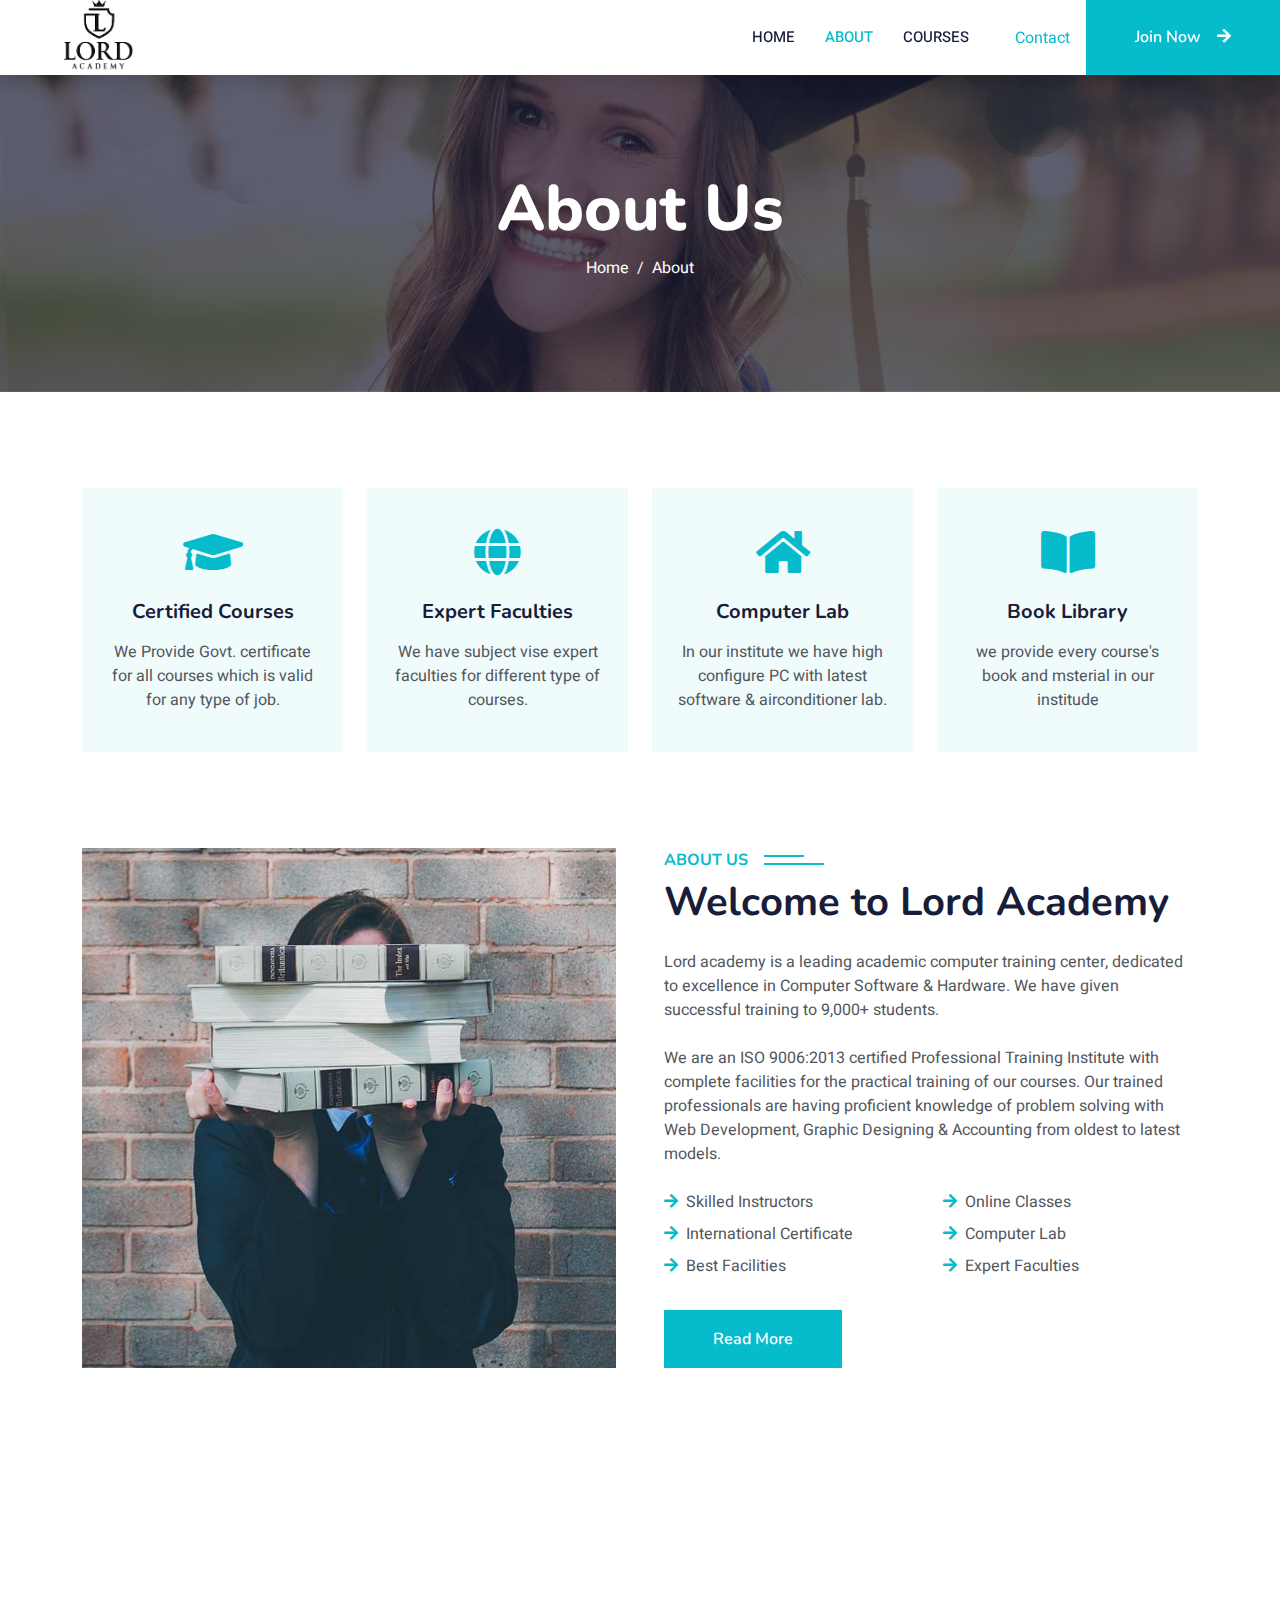
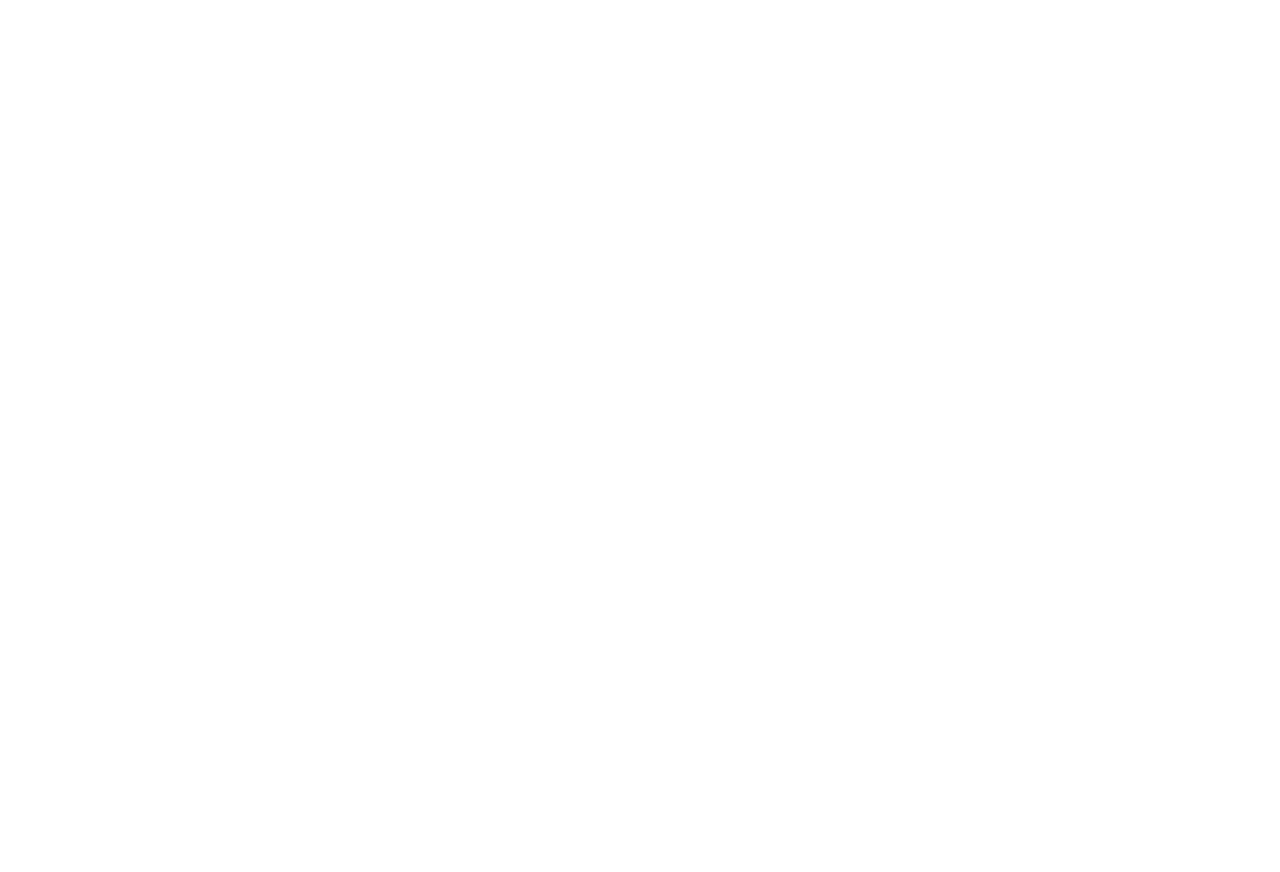
==== commit cfd3faa5: "c" ====
--- a/about.html
+++ b/about.html
@@ -139,7 +139,7 @@
             <div class="row g-5">
                 <div class="col-lg-6 wow fadeInUp" data-wow-delay="0.1s" style="min-height: 400px;">
                     <div class="position-relative h-100">
-                        <img class="img-fluid position-absolute w-100 h-100" src="img/photo7.jpg" alt="" style="object-fit: cover;">
+                        <img class="img-fluid position-absolute w-100 h-100" src="img/about.jpg" alt="" style="object-fit: cover;">
                     </div>
                 </div>
                 <div class="col-lg-6 wow fadeInUp" data-wow-delay="0.3s">
--- a/css/style.css
+++ b/css/style.css
@@ -434,4 +434,15 @@
     margin-right: 0;
     padding-right: 0;
     border-right: none;
+}
+.ul{
+    text-align: justify;
+    font-size: 20px; 
+}
+.but{
+    color: white;
+    background-color: #06BBCC; 
+    font-size: 20px; border: #06BBCC;
+    padding-left: 200px;padding-right: 200px; 
+    padding-top: 20px; padding-bottom: 20px;
 }